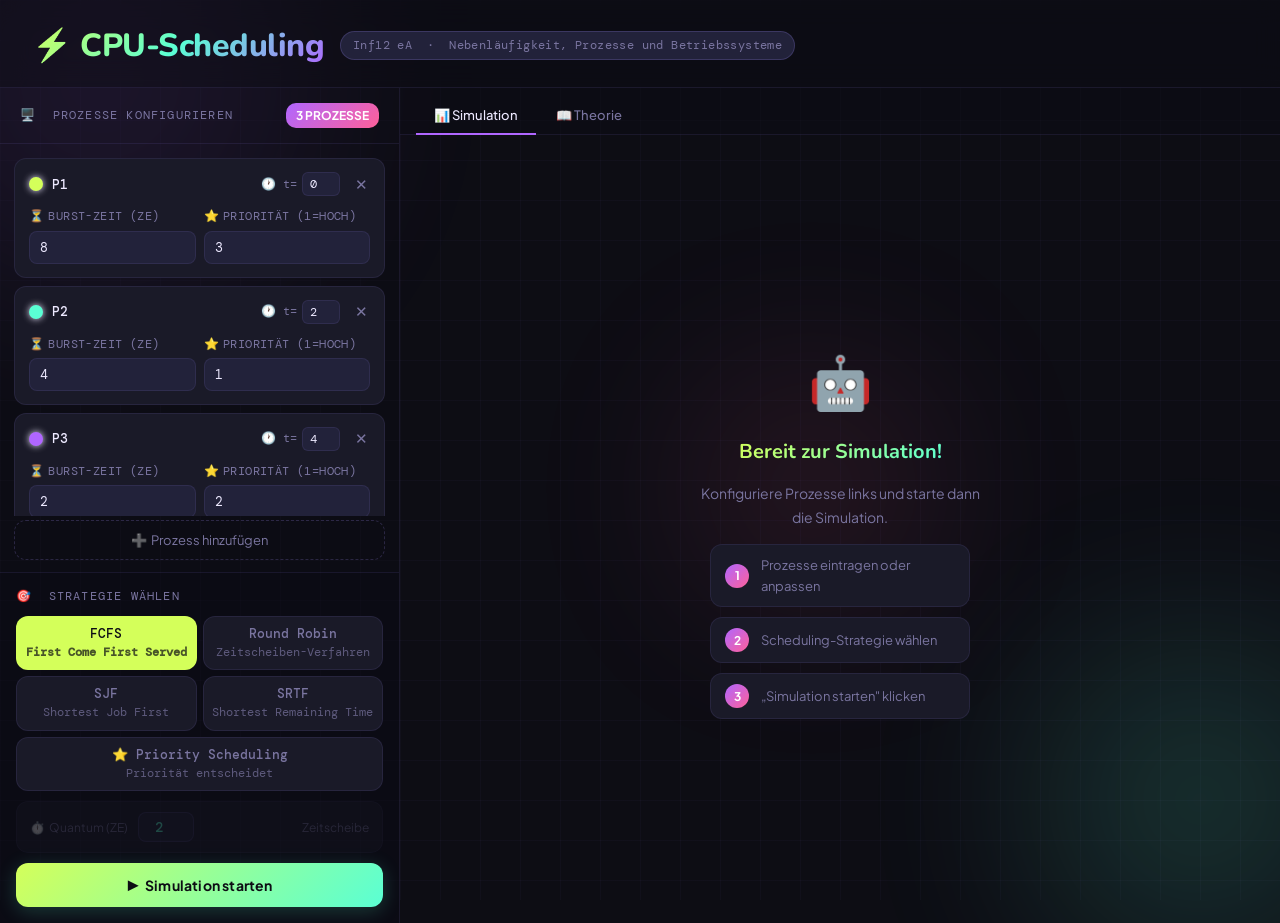
==== inf12-os/index.html @ af224fbe "Update index.html" ====
<!DOCTYPE html>
<html lang="de">
<head>
<meta charset="UTF-8">
<meta name="viewport" content="width=device-width, initial-scale=1.0">
<title>CPU-Scheduling – Interaktives Lernwerkzeug</title>
<link rel="preconnect" href="https://fonts.googleapis.com">
<link rel="preconnect" href="https://fonts.gstatic.com" crossorigin>
<link href="https://fonts.googleapis.com/css2?family=DM+Mono:wght@400;500&family=Plus+Jakarta+Sans:wght@400;500;600;700&family=Nunito:wght@700;800;900&display=swap" rel="stylesheet">
<style>
:root {
  --bg:       #0d0d14;
  --bg2:      #13131e;
  --surface:  #1a1a28;
  --surface2: #22223a;
  --surface3: #2a2a44;
  --border:   rgba(160,140,255,0.10);
  --border2:  rgba(160,140,255,0.20);
  --text:     #ede9ff;
  --muted:    #7a75a0;
  --lime:     #d4ff5a;
  --cyan:     #5affd4;
  --violet:   #b066ff;
  --pink:     #ff6099;
  --orange:   #ff9955;
  --yellow:   #ffe066;
  --blue:     #66b0ff;
  --font-ui:  'Plus Jakarta Sans', sans-serif;
  --font-mono:'DM Mono', monospace;
  --font-head:'Nunito', sans-serif;
  --r:        12px;
  --r-lg:     18px;
}
* { box-sizing: border-box; margin: 0; padding: 0; }

body {
  font-family: var(--font-ui);
  background: var(--bg);
  color: var(--text);
  min-height: 100vh;
  font-size: 14px;
  line-height: 1.6;
}

body::before {
  content: '';
  position: fixed; inset: 0;
  background-image:
    linear-gradient(rgba(160,140,255,.03) 1px, transparent 1px),
    linear-gradient(90deg, rgba(160,140,255,.03) 1px, transparent 1px);
  background-size: 40px 40px;
  pointer-events: none; z-index: 0;
}

.glow-blob {
  position: fixed; border-radius: 50%;
  filter: blur(100px); opacity: .16;
  pointer-events: none; z-index: 0;
}
.glow-blob.g1 { width: 420px; height: 420px; background: var(--violet); top: -130px; left: -110px; }
.glow-blob.g2 { width: 320px; height: 320px; background: var(--cyan);   bottom: -60px; right: -80px; }
.glow-blob.g3 { width: 220px; height: 220px; background: var(--pink);   top: 42%; right: 28%; }

header {
  position: relative; z-index: 10;
  padding: 20px 32px 16px;
  border-bottom: 1px solid var(--border);
  display: flex; align-items: center; gap: 16px; flex-wrap: wrap;
  background: rgba(13,13,20,.65);
  backdrop-filter: blur(14px);
}
.header-logo {
  font-family: var(--font-head);
  font-size: 32px; font-weight: 800; letter-spacing: -.5px;
  background: linear-gradient(135deg, var(--lime) 0%, var(--cyan) 50%, var(--violet) 100%);
  -webkit-background-clip: text; -webkit-text-fill-color: transparent; background-clip: text;
}
.header-tag {
  background: var(--surface2); border: 1px solid var(--border2);
  border-radius: 20px; padding: 4px 12px;
  font-size: 12px; color: var(--muted);
  font-family: var(--font-mono); letter-spacing: .4px;
}
.header-tag span { color: var(--violet); }

.main-grid {
  display: grid; grid-template-columns: 400px 1fr;
  height: calc(100vh - 65px);
  position: relative; z-index: 1;
}
@media (max-width: 900px) {
  .main-grid { grid-template-columns: 1fr; height: auto; }
}

.left-panel {
  border-right: 1px solid var(--border);
  display: flex; flex-direction: column; overflow: hidden;
  background: rgba(13,13,20,.4);
}
.panel-header {
  padding: 15px 20px;
  border-bottom: 1px solid var(--border);
  font-size: 12px; font-family: var(--font-mono);
  color: var(--muted); letter-spacing: 1.2px; text-transform: uppercase;
  display: flex; align-items: center; justify-content: space-between;
}
.ph-badge {
  background: linear-gradient(135deg, var(--violet), var(--pink));
  color: #fff; font-size: 12px; font-weight: 700;
  padding: 3px 10px; border-radius: 10px;
  font-family: var(--font-ui); letter-spacing: 0;
}
.panel-scroll { overflow-y: auto; flex: 1; padding: 14px; }
.panel-scroll::-webkit-scrollbar { width: 3px; }
.panel-scroll::-webkit-scrollbar-thumb { background: var(--surface3); border-radius: 2px; }

.process-card {
  background: var(--surface); border: 1px solid var(--border);
  border-radius: var(--r); padding: 13px 14px; margin-bottom: 8px;
  transition: border-color .2s, transform .15s;
}
.process-card:hover { border-color: var(--border2); transform: translateX(2px); }
.process-card-header {
  display: flex; align-items: center; gap: 9px; margin-bottom: 11px;
}
.process-dot {
  width: 14px; height: 14px; border-radius: 50%; flex-shrink: 0;
  box-shadow: 0 0 7px currentColor;
}

.process-name-input {
  background: transparent; border: none;
  color: var(--text); font-family: var(--font-mono);
  font-size: 13px; font-weight: 500; width: 55px; outline: none;
}
.process-name-input:focus { color: var(--lime); }
.arrival-wrap { margin-left: auto; display: flex; align-items: center; gap: 5px; }
.arrival-label { font-size: 12px; color: var(--muted); font-family: var(--font-mono); }
.arrival-input {
  background: var(--surface2); border: 1px solid var(--border);
  border-radius: 6px; color: var(--text);
  font-family: var(--font-mono); font-size: 12px;
  width: 38px; padding: 3px 6px; outline: none; text-align: center;
  transition: border-color .15s;
}
.arrival-input:focus { border-color: var(--cyan); }
.delete-btn {
  background: none; border: none; color: var(--muted);
  cursor: pointer; font-size: 15px; line-height: 1;
  padding: 0 2px; margin-left: 4px; transition: color .15s;
}
.delete-btn:hover { color: var(--pink); }

.fields-grid { display: grid; grid-template-columns: 1fr 1fr; gap: 8px; }
.field-group label {
  display: flex; align-items: center; gap: 4px;
  font-size: 12px; color: var(--muted); font-family: var(--font-mono);
  margin-bottom: 4px; letter-spacing: .4px; text-transform: uppercase;
}
.field-group label .lbl-emoji { font-size: 12px; }
.field-group input[type="number"] {
  width: 100%; background: var(--surface2);
  border: 1px solid var(--border); border-radius: 8px;
  color: var(--text); font-family: var(--font-mono);
  font-size: 13px; padding: 7px 10px; outline: none;
  transition: border-color .15s, background .15s;
}
.field-group input[type="number"]:focus { border-color: var(--lime); background: var(--surface3); }

.add-btn {
  width: 100%; background: transparent;
  border: 1.5px dashed var(--border2); border-radius: var(--r);
  color: var(--muted); font-family: var(--font-ui); font-size: 13px;
  padding: 11px; cursor: pointer; transition: all .2s; margin-top: 4px;
  display: flex; align-items: center; justify-content: center; gap: 6px;
}
.add-btn:hover { border-color: var(--lime); color: var(--lime); background: rgba(212,255,90,.05); }

.strategy-section {
  padding: 14px 16px 16px; border-top: 1px solid var(--border);
  background: rgba(13,13,20,.3);
}
.strategy-label {
  font-size: 12px; font-family: var(--font-mono);
  color: var(--muted); letter-spacing: 1.2px; text-transform: uppercase;
  margin-bottom: 10px; display: flex; align-items: center; gap: 6px;
}
.strategy-grid { display: grid; grid-template-columns: 1fr 1fr; gap: 6px; margin-bottom: 10px; }
.strat-btn {
  background: var(--surface); border: 1px solid var(--border);
  border-radius: var(--r); color: var(--muted);
  font-family: var(--font-mono); font-size: 12px;
  padding: 9px 6px; cursor: pointer; transition: all .15s;
  text-align: center; line-height: 1.3;
}
.strat-btn:hover { border-color: var(--border2); color: var(--text); }
.strat-btn.active { color: #0d0d14; font-weight: 600; border-color: transparent; }
.strat-btn .strat-abbr { font-size: 13px; font-weight: 500; display: block; margin-bottom: 2px; }
.strat-btn .strat-full { font-size: 12px; display: block; opacity: .7; }

.strat-btn[data-strat="fcfs"].active  { background: var(--lime); }
.strat-btn[data-strat="rr"].active    { background: var(--cyan); }
.strat-btn[data-strat="sjf"].active   { background: var(--violet); color: #fff; }
.strat-btn[data-strat="srtf"].active  { background: var(--pink); color: #fff; }
.strat-btn[data-strat="ps"].active    { background: var(--orange); }

.quantum-row {
  display: flex; align-items: center; gap: 10px;
  background: var(--surface); border: 1px solid var(--border);
  border-radius: var(--r); padding: 10px 13px; margin-bottom: 10px;
  transition: opacity .3s;
}
.quantum-row.hidden { opacity: .25; pointer-events: none; }
.quantum-row label { font-size: 12px; color: var(--muted); white-space: nowrap; display: flex; gap: 5px; align-items: center; }
.quantum-row input[type="number"] {
  background: var(--surface2); border: 1px solid var(--border2);
  border-radius: 8px; color: var(--cyan);
  font-family: var(--font-mono); font-size: 14px; font-weight: 500;
  width: 56px; padding: 5px 8px; outline: none; text-align: center;
  transition: border-color .15s;
}
.quantum-row input[type="number"]:focus { border-color: var(--cyan); }

.run-btn {
  width: 100%;
  background: linear-gradient(135deg, var(--lime) 0%, var(--cyan) 100%);
  border: none; border-radius: var(--r);
  color: #0d0d14; font-family: var(--font-ui);
  font-size: 14px; font-weight: 700; padding: 13px;
  cursor: pointer; transition: opacity .15s, transform .1s, box-shadow .2s;
  letter-spacing: .2px;
  display: flex; align-items: center; justify-content: center; gap: 8px;
  box-shadow: 0 4px 20px rgba(90,255,212,.2);
}
.run-btn:hover { opacity: .92; box-shadow: 0 6px 28px rgba(90,255,212,.35); transform: translateY(-1px); }
.run-btn:active { transform: scale(.98); }

.right-panel { display: flex; flex-direction: column; overflow: hidden; }
.right-scroll { flex: 1; overflow-y: auto; padding: 28px 36px; }
.right-scroll::-webkit-scrollbar { width: 3px; }
.right-scroll::-webkit-scrollbar-thumb { background: var(--surface3); border-radius: 2px; }

.strat-hero {
  margin-bottom: 24px; padding: 20px 24px;
  background: var(--surface); border: 1px solid var(--border2);
  border-radius: var(--r-lg);
}
.strat-hero-top { display: flex; align-items: flex-start; gap: 16px; flex-wrap: wrap; }
.strat-hero-emoji { font-size: 38px; line-height: 1; flex-shrink: 0; }
.strat-hero-name {
  font-family: var(--font-head); font-size: 22px; font-weight: 700;
  letter-spacing: -.3px; margin-bottom: 4px;
}
.strat-hero-desc { font-size: 13px; color: var(--muted); line-height: 1.7; max-width: 560px; }
.strat-hero-badges { display: flex; gap: 8px; margin-top: 10px; flex-wrap: wrap; }
.badge {
  display: inline-flex; align-items: center; gap: 5px;
  font-size: 12px; font-weight: 500; border-radius: 8px; padding: 4px 10px;
}
.badge-np { background: rgba(255,153,85,.15); color: var(--orange); border: 1px solid rgba(255,153,85,.3); }
.badge-p  { background: rgba(90,255,212,.15); color: var(--cyan);   border: 1px solid rgba(90,255,212,.3); }
.badge-q  { background: rgba(255,224,102,.15); color: var(--yellow); border: 1px solid rgba(255,224,102,.3); }

.section-title {
  font-size: 12px; font-family: var(--font-mono);
  color: var(--muted); letter-spacing: 1.5px; text-transform: uppercase;
  margin-bottom: 14px;
  display: flex; align-items: center; gap: 8px;
}
.section-title::after { content: ''; flex: 1; height: 1px; background: var(--border); }

.gantt-wrapper { margin-bottom: 28px; }
.gantt-row { display: flex; align-items: center; gap: 12px; margin-bottom: 9px; }
.gantt-name {
  font-family: var(--font-mono); font-size: 12px; font-weight: 500;
  width: 40px; flex-shrink: 0;
}
.gantt-track {
  flex: 1; height: 36px; background: var(--surface2);
  border-radius: 8px; position: relative; overflow: visible;
}
.gantt-seg {
  position: absolute; top: 4px; height: 28px; border-radius: 6px;
  display: flex; align-items: center; justify-content: center;
  font-family: var(--font-mono); font-size: 12px; font-weight: 500;
  cursor: default; overflow: hidden; transition: filter .15s;
}
.gantt-seg:hover { filter: brightness(1.25); z-index: 10; }
.gantt-seg .seg-tooltip {
  display: none; position: absolute; top: -30px; left: 50%;
  transform: translateX(-50%);
  background: var(--surface3); border: 1px solid var(--border2);
  border-radius: 6px; padding: 3px 9px;
  font-size: 12px; white-space: nowrap; color: var(--text); z-index: 20;
  pointer-events: none;
}
.gantt-seg:hover .seg-tooltip { display: block; }

.time-axis {
  display: flex; padding-left: 52px;
  position: relative; height: 20px; margin-bottom: 8px;
}
.time-tick {
  position: absolute; font-family: var(--font-mono);
  font-size: 12px; color: var(--muted);
  transform: translateX(-50%); top: 0;
}

.stats-grid {
  display: grid; grid-template-columns: repeat(auto-fill, minmax(200px, 1fr));
  gap: 10px; margin-bottom: 28px;
}
.stat-card {
  background: var(--surface); border: 1px solid var(--border);
  border-radius: var(--r); padding: 14px 16px;
  position: relative; overflow: hidden; transition: border-color .2s;
}
.stat-card:hover { border-color: var(--border2); }
.stat-card::after {
  content: ''; position: absolute; bottom: 0; left: 0; right: 0; height: 2px;
}
.stat-card.c-lime::after  { background: var(--lime); }
.stat-card.c-cyan::after  { background: var(--cyan); }
.stat-card.c-violet::after{ background: var(--violet); }
.stat-card.c-orange::after{ background: var(--orange); }
.stat-label {
  font-size: 12px; font-family: var(--font-mono); color: var(--muted);
  text-transform: uppercase; letter-spacing: .8px; margin-bottom: 6px;
  display: flex; align-items: center; gap: 5px;
}
.stat-value {
  font-family: var(--font-head); font-size: 30px; font-weight: 700; line-height: 1;
}
.stat-unit { font-family: var(--font-mono); font-size: 12px; color: var(--muted); margin-left: 3px; }
.stat-card.c-lime   .stat-value { color: var(--lime); }
.stat-card.c-cyan   .stat-value { color: var(--cyan); }
.stat-card.c-violet .stat-value { color: var(--violet); }
.stat-card.c-orange .stat-value { color: var(--orange); }

.detail-table { width: 100%; border-collapse: collapse; margin-bottom: 28px; font-size: 13px; }
.detail-table th {
  text-align: left; font-family: var(--font-mono); font-size: 12px; color: var(--muted);
  text-transform: uppercase; letter-spacing: .8px; padding: 7px 12px;
  border-bottom: 1px solid var(--border); font-weight: 400;
}
.detail-table th.th-icon {
  text-align: center; font-size: 15px; padding: 10px 12px 4px;
  border-bottom: none; letter-spacing: 0; text-transform: none; color: var(--text);
}
.detail-table th.th-label {
  text-align: left; padding-top: 2px; padding-bottom: 10px;
  border-bottom: 1px solid var(--border2);
}
.detail-table td {
  padding: 10px 12px; border-bottom: 1px solid var(--border);
  font-family: var(--font-mono); font-size: 12px; color: var(--text);
}
.detail-table tr:last-child td { border-bottom: none; }
.detail-table tr:hover td { background: var(--surface); }
.td-name { display: flex; align-items: center; gap: 8px; }
.td-dot { width: 9px; height: 9px; border-radius: 50%; flex-shrink: 0; }
td.best { color: var(--lime); font-weight: 500; }

.states-grid {
  display: grid; grid-template-columns: repeat(2, 1fr);
  gap: 10px; margin: 14px 0 10px;
}
.state-box { border-radius: var(--r); padding: 13px 14px; }
.state-box .state-name { font-weight: 600; font-size: 14px; margin-bottom: 3px; display: flex; align-items: center; gap: 7px; }
.state-box .state-desc { font-size: 12px; line-height: 1.5; color: var(--muted); }
.sb-bereit    { background: rgba(160,140,255,.12); border: 1px solid rgba(160,140,255,.25); }
.sb-bereit    .state-name { color: var(--violet); }
.sb-aktiv     { background: rgba(90,255,212,.12);  border: 1px solid rgba(90,255,212,.25); }
.sb-aktiv     .state-name { color: var(--cyan); }
.sb-blockiert { background: rgba(255,153,85,.12);  border: 1px solid rgba(255,153,85,.25); }
.sb-blockiert .state-name { color: var(--orange); }
.sb-beendet   { background: rgba(212,255,90,.12);  border: 1px solid rgba(212,255,90,.25); }
.sb-beendet   .state-name { color: var(--lime); }

.states-flow {
  display: flex; align-items: center; gap: 6px;
  flex-wrap: nowrap; overflow-x: auto; padding: 12px 0 4px;
}
.sf-box {
  background: var(--surface2); border: 1px solid var(--border2);
  border-radius: 8px; padding: 7px 14px;
  font-size: 12px; font-weight: 500; white-space: nowrap; flex-shrink: 0;
}
.sf-box.sf-aktiv   { background: rgba(90,255,212,.15); color: var(--cyan); border-color: rgba(90,255,212,.3); }
.sf-box.sf-blocked { background: rgba(255,153,85,.15); color: var(--orange); border-color: rgba(255,153,85,.3); }
.sf-box.sf-done    { background: rgba(212,255,90,.15); color: var(--lime); border-color: rgba(212,255,90,.3); }
.sf-arrow { color: var(--muted); font-size: 18px; flex-shrink: 0; }
.sf-lbl { font-size: 12px; color: var(--muted); font-family: var(--font-mono); text-align: center; }

.tip-box {
  background: var(--surface); border: 1px solid var(--border);
  border-left: 3px solid var(--yellow);
  border-radius: var(--r); padding: 13px 16px; margin-top: 4px;
  font-size: 13px; color: var(--muted); line-height: 1.7;
}
.tip-box strong { color: var(--text); }

.empty-state {
  display: flex; flex-direction: column; align-items: center;
  justify-content: center; height: 100%; text-align: center;
  gap: 14px; padding: 60px 40px;
}
.empty-emoji { font-size: 52px; }
@keyframes float { 0%,100%{transform:translateY(0)} 50%{transform:translateY(-10px)} }
.empty-emoji { animation: float 3s ease-in-out infinite; }
.empty-state h2 {
  font-family: var(--font-head); font-size: 20px; font-weight: 700;
  background: linear-gradient(135deg, var(--lime), var(--cyan));
  -webkit-background-clip: text; -webkit-text-fill-color: transparent; background-clip: text;
}
.empty-state p { font-size: 14px; color: var(--muted); line-height: 1.7; max-width: 280px; }
.empty-steps { display: flex; flex-direction: column; gap: 10px; width: 100%; max-width: 260px; }
.empty-step {
  background: var(--surface); border: 1px solid var(--border); border-radius: var(--r);
  padding: 10px 14px; display: flex; align-items: center; gap: 12px;
  font-size: 13px; color: var(--muted); text-align: left;
}
.step-num {
  width: 24px; height: 24px; border-radius: 50%;
  background: linear-gradient(135deg, var(--violet), var(--pink));
  color: #fff; font-weight: 700; font-size: 12px;
  display: flex; align-items: center; justify-content: center; flex-shrink: 0;
}

.toast {
  position: fixed; bottom: 24px; right: 24px;
  background: var(--surface2); border: 1px solid rgba(212,255,90,.3);
  border-radius: var(--r); padding: 11px 18px;
  font-size: 13px; font-family: var(--font-mono); color: var(--lime);
  opacity: 0; pointer-events: none; transition: opacity .3s; z-index: 100;
  display: flex; align-items: center; gap: 8px;
}
.toast.show { opacity: 1; }

@keyframes slide-in {
  from { opacity: 0; transform: translateX(16px); }
  to   { opacity: 1; transform: translateX(0); }
}
.gantt-seg { animation: slide-in .4s ease-out both; }

/* ── Tab bar ── */
.tab-bar {
  display: flex; gap: 2px;
  padding: 10px 16px 0;
  border-bottom: 1px solid var(--border);
  background: rgba(13,13,20,.5);
  flex-shrink: 0;
}
.tab-btn {
  background: none; border: none;
  padding: 9px 18px 10px;
  font-family: var(--font-ui); font-size: 13px; font-weight: 500;
  color: var(--muted); cursor: pointer;
  border-bottom: 2px solid transparent;
  transition: color .15s, border-color .15s;
  white-space: nowrap;
  margin-bottom: -1px;
}
.tab-btn:hover { color: var(--text); }
.tab-btn.active { color: var(--text); border-bottom-color: var(--violet); }

.tab-content { display: none; flex: 1; overflow-y: auto; }
.tab-content.active { display: block; }
.tab-content::-webkit-scrollbar { width: 3px; }
.tab-content::-webkit-scrollbar-thumb { background: var(--surface3); border-radius: 2px; }

/* ── Theory tab ── */
.theory-scroll { padding: 28px 36px; }

.theory-h1 {
  font-family: var(--font-head); font-size: 20px; font-weight: 800;
  margin-bottom: 6px; color: var(--text);
}
.theory-h2 {
  font-family: var(--font-head); font-size: 16px; font-weight: 700;
  margin-bottom: 14px; color: var(--text);
}
.theory-intro {
  font-size: 13px; color: var(--muted); line-height: 1.75;
  margin-bottom: 28px; max-width: 680px;
}

/* comparison table */
.comp-table { width: 100%; border-collapse: collapse; margin-bottom: 32px; font-size: 12px; }
.comp-table th {
  text-align: left; font-family: var(--font-mono); font-size: 12px;
  color: var(--muted); text-transform: uppercase; letter-spacing: .8px;
  padding: 8px 12px; border-bottom: 1px solid var(--border); font-weight: 400;
}
.comp-table td { padding: 10px 12px; border-bottom: 1px solid var(--border); vertical-align: top; }
.comp-table tr:last-child td { border-bottom: none; }
.comp-table tr:hover td { background: var(--surface); }
.comp-table td:first-child { font-family: var(--font-mono); font-weight: 500; white-space: nowrap; }
.ct-name { font-weight: 700; font-size: 13px; display: block; margin-bottom: 1px; }
.ct-full { font-size: 12px; color: var(--muted); }
.pill {
  display: inline-block; font-size: 12px; font-weight: 500;
  padding: 2px 8px; border-radius: 6px; white-space: nowrap;
}
.pill-np  { background: rgba(255,153,85,.15); color: var(--orange); border: 1px solid rgba(255,153,85,.3); }
.pill-p   { background: rgba(90,255,212,.15);  color: var(--cyan);   border: 1px solid rgba(90,255,212,.3); }
.pill-both{ background: rgba(160,140,255,.15); color: var(--violet); border: 1px solid rgba(160,140,255,.3); }
.pro-text { color: #6ee7a0; font-size: 12px; }
.con-text { color: var(--pink); font-size: 12px; }
.comp-table td.td-pro { color: #6ee7a0; }
.comp-table td.td-con { color: var(--pink); }

/* glossary */
.glossary { display: flex; flex-direction: column; gap: 10px; margin-bottom: 32px; }
.gloss-item {
  background: var(--surface); border: 1px solid var(--border);
  border-radius: var(--r); padding: 13px 16px;
  display: grid; grid-template-columns: 170px 1fr; gap: 12px; align-items: start;
}
.gloss-item:hover { border-color: var(--border2); }
.gloss-term {
  font-family: var(--font-mono); font-size: 12px; font-weight: 500;
  color: var(--violet); padding-top: 1px;
}
.gloss-def { font-size: 13px; color: var(--muted); line-height: 1.65; }
.gloss-def strong { color: var(--text); font-weight: 500; }

/* four-state model */
.fsm-wrap {
  background: var(--surface); border: 1px solid var(--border2);
  border-radius: var(--r-lg); padding: 22px 24px; margin-bottom: 32px;
}
.fsm-diagram {
  display: flex; align-items: center; gap: 0; flex-wrap: nowrap;
  overflow-x: auto; margin: 18px 0 12px;
}
.fsm-state {
  display: flex; flex-direction: column; align-items: center;
  flex-shrink: 0;
}
.fsm-box {
  border-radius: 10px; padding: 10px 20px;
  font-family: var(--font-mono); font-size: 13px; font-weight: 500;
  border: 1.5px solid; white-space: nowrap; text-align: center;
}
.fsm-box.s-bereit    { background: rgba(160,140,255,.14); border-color: rgba(160,140,255,.4); color: var(--violet); }
.fsm-box.s-aktiv     { background: rgba(90,255,212,.14);  border-color: rgba(90,255,212,.4);  color: var(--cyan); }
.fsm-box.s-beendet   { background: rgba(212,255,90,.14);  border-color: rgba(212,255,90,.4);  color: var(--lime); }
.fsm-box.s-blockiert { background: rgba(255,153,85,.14);  border-color: rgba(255,153,85,.4);  color: var(--orange); }
.fsm-arrow-wrap {
  display: flex; flex-direction: column; align-items: center;
  padding: 0 6px; flex-shrink: 0;
}
.fsm-lbl { font-size: 12px; color: var(--muted); font-family: var(--font-mono); white-space: nowrap; }
.fsm-arr { font-size: 20px; color: var(--muted); line-height: 1; }
.fsm-bypass {
  display: flex; align-items: center; gap: 6px;
  margin-top: 10px; padding-left: 40px; flex-wrap: wrap;
}
.fsm-states-cards {
  display: grid; grid-template-columns: repeat(2, 1fr); gap: 10px; margin-top: 16px;
}
.fsm-card {
  border-radius: var(--r); padding: 12px 14px;
}
.fsm-card .fc-name { font-weight: 700; font-size: 13px; margin-bottom: 3px; }
.fsm-card .fc-desc { font-size: 12px; color: var(--muted); line-height: 1.55; }
.fsm-card.fc-bereit    { background: rgba(160,140,255,.10); border: 1px solid rgba(160,140,255,.22); }
.fsm-card.fc-bereit    .fc-name { color: var(--violet); }
.fsm-card.fc-aktiv     { background: rgba(90,255,212,.10);  border: 1px solid rgba(90,255,212,.22);  }
.fsm-card.fc-aktiv     .fc-name { color: var(--cyan); }
.fsm-card.fc-blockiert { background: rgba(255,153,85,.10);  border: 1px solid rgba(255,153,85,.22);  }
.fsm-card.fc-blockiert .fc-name { color: var(--orange); }
.fsm-card.fc-beendet   { background: rgba(212,255,90,.10);  border: 1px solid rgba(212,255,90,.22);  }
.fsm-card.fc-beendet   .fc-name { color: var(--lime); }
</style>
</head>
<body>

<div class="glow-blob g1"></div>
<div class="glow-blob g2"></div>
<div class="glow-blob g3"></div>

<header>
  <div class="header-logo">⚡ CPU-Scheduling</div>
  <span class="header-tag">Inf12 eA &nbsp;·&nbsp; Nebenläufigkeit, Prozesse und Betriebssysteme</span>
</header>

<div class="main-grid">

  <div class="left-panel">
    <div class="panel-header">
      <span>🖥️ &nbsp;Prozesse konfigurieren</span>
      <div class="ph-badge" id="proc-count">3 Prozesse</div>
    </div>
    <div class="panel-scroll" id="proc-list"></div>
    <div style="padding: 0 14px 12px">
      <button class="add-btn" onclick="addProcess()">➕ &nbsp;Prozess hinzufügen</button>
    </div>
    <div class="strategy-section">
      <div class="strategy-label">🎯 &nbsp;Strategie wählen</div>
      <div class="strategy-grid">
        <button class="strat-btn active" data-strat="fcfs" onclick="selectStrategy('fcfs')">
          <span class="strat-abbr">FCFS</span>
          <span class="strat-full">First Come First Served</span>
        </button>
        <button class="strat-btn" data-strat="rr" onclick="selectStrategy('rr')">
          <span class="strat-abbr">Round Robin</span>
          <span class="strat-full">Zeitscheiben-Verfahren</span>
        </button>
        <button class="strat-btn" data-strat="sjf" onclick="selectStrategy('sjf')">
          <span class="strat-abbr">SJF</span>
          <span class="strat-full">Shortest Job First</span>
        </button>
        <button class="strat-btn" data-strat="srtf" onclick="selectStrategy('srtf')">
          <span class="strat-abbr">SRTF</span>
          <span class="strat-full">Shortest Remaining Time</span>
        </button>
        <button class="strat-btn" data-strat="ps" onclick="selectStrategy('ps')" style="grid-column:span 2">
          <span class="strat-abbr">⭐ Priority Scheduling</span>
          <span class="strat-full">Priorität entscheidet</span>
        </button>
      </div>
      <div class="quantum-row hidden" id="quantum-row">
        <label>⏱️ &nbsp;Quantum (ZE)</label>
        <input type="number" id="quantum-input" min="1" max="20" value="2">
        <span style="font-size:12px;color:var(--muted);flex:1;text-align:right">Zeitscheibe</span>
      </div>
      <button class="run-btn" onclick="runSchedule()">▶ &nbsp;Simulation starten</button>
    </div>
  </div>

  <div class="right-panel">
    <div class="tab-bar">
      <button class="tab-btn active" onclick="switchTab('sim')">📊 Simulation</button>
      <button class="tab-btn" onclick="switchTab('theory')">📖 Theorie</button>
    </div>

    <!-- Simulation tab -->
    <div class="tab-content active" id="tab-sim" style="padding: 28px 36px;">
      <div class="empty-state">
        <div class="empty-emoji">🤖</div>
        <h2>Bereit zur Simulation!</h2>
        <p>Konfiguriere Prozesse links und starte dann die Simulation.</p>
        <div class="empty-steps">
          <div class="empty-step"><div class="step-num">1</div>Prozesse eintragen oder anpassen</div>
          <div class="empty-step"><div class="step-num">2</div>Scheduling-Strategie wählen</div>
          <div class="empty-step"><div class="step-num">3</div>„Simulation starten" klicken</div>
        </div>
      </div>
    </div>

    <!-- Theory tab -->
    <div class="tab-content" id="tab-theory">
      <div class="theory-scroll">

        <div class="theory-h1">Theorie: CPU-Scheduling</div>
        <p class="theory-intro">Das Betriebssystem verwaltet mehrere Prozesse gleichzeitig. Da die CPU aber zu einem Zeitpunkt nur einen Prozess ausführen kann, muss eine <strong style="color:var(--text)">Scheduling-Strategie</strong> entscheiden, welcher Prozess als nächstes die CPU erhält. Diese Entscheidung beeinflusst direkt die Reaktionszeit und Effizienz des gesamten Systems.</p>

        <!-- 4-state model -->
        <div class="theory-h2">Das Vier-Zustands-Modell</div>
        <div class="fsm-wrap">
          <p style="font-size:13px;color:var(--muted);line-height:1.7;margin-bottom:4px">
            Jeder Prozess durchläuft während seiner Lebensdauer mehrere Zustände. Das Betriebssystem verwaltet diese Übergänge. Beim Scheduling werden nur <strong style="color:#b066ff">bereite</strong> Prozesse berücksichtigt – <strong style="color:var(--orange)">blockierte</strong> werden übersprungen.
          </p>
          <svg width="100%" viewBox="0 0 620 230" xmlns="http://www.w3.org/2000/svg" style="margin:18px 0 8px;overflow:visible">
            <defs>
              <marker id="arr" viewBox="0 0 10 10" refX="9" refY="5" markerWidth="7" markerHeight="7" orient="auto-start-reverse">
                <path d="M1 1L9 5L1 9" fill="none" stroke="currentColor" stroke-width="1.5" stroke-linecap="round" stroke-linejoin="round"/>
              </marker>
            </defs>

            <!-- "Prozess anlegen" entry arrow -->
            <line x1="18" y1="80" x2="88" y2="80" stroke="#7a75a0" stroke-width="1.5" marker-end="url(#arr)" color="#7a75a0"/>
            <text x="53" y="62" font-family="'DM Mono',monospace" font-size="12" fill="#7a75a0" text-anchor="middle">Prozess</text>
            <text x="53" y="75" font-family="'DM Mono',monospace" font-size="12" fill="#7a75a0" text-anchor="middle">anlegen</text>

            <!-- bereit box: center x=140 -->
            <rect x="90" y="60" width="100" height="40" rx="8" fill="rgba(160,140,255,.14)" stroke="rgba(160,140,255,.55)" stroke-width="1.5"/>
            <text x="140" y="85" font-family="'Plus Jakarta Sans',sans-serif" font-size="14" font-weight="600" fill="#b066ff" text-anchor="middle">bereit</text>

            <!-- dispatch arrow: bereit → aktiv -->
            <line x1="190" y1="80" x2="258" y2="80" stroke="#7a75a0" stroke-width="1.5" marker-end="url(#arr)" color="#7a75a0"/>
            <text x="224" y="73" font-family="'DM Mono',monospace" font-size="12" fill="#7a75a0" text-anchor="middle">dispatch</text>

            <!-- aktiv box: center x=310 -->
            <rect x="260" y="60" width="100" height="40" rx="8" fill="rgba(90,255,212,.14)" stroke="rgba(90,255,212,.55)" stroke-width="1.5"/>
            <text x="310" y="85" font-family="'Plus Jakarta Sans',sans-serif" font-size="14" font-weight="600" fill="#5affd4" text-anchor="middle">aktiv</text>

            <!-- exit arrow: aktiv → beendet -->
            <line x1="360" y1="80" x2="428" y2="80" stroke="#7a75a0" stroke-width="1.5" marker-end="url(#arr)" color="#7a75a0"/>
            <text x="394" y="73" font-family="'DM Mono',monospace" font-size="12" fill="#7a75a0" text-anchor="middle">exit</text>

            <!-- beendet box: center x=480 -->
            <rect x="430" y="60" width="100" height="40" rx="8" fill="rgba(212,255,90,.14)" stroke="rgba(212,255,90,.55)" stroke-width="1.5"/>
            <text x="480" y="85" font-family="'Plus Jakarta Sans',sans-serif" font-size="14" font-weight="600" fill="#d4ff5a" text-anchor="middle">beendet</text>

            <!-- blockiert box: centered at x=225, below the bereit↔aktiv gap -->
            <rect x="175" y="155" width="100" height="40" rx="8" fill="rgba(255,153,85,.14)" stroke="rgba(255,153,85,.55)" stroke-width="1.5"/>
            <text x="225" y="180" font-family="'Plus Jakarta Sans',sans-serif" font-size="14" font-weight="600" fill="#ff9955" text-anchor="middle">blockiert</text>

            <!-- aktiv → blockiert: from bottom of aktiv down-left to top-right of blockiert -->
            <path d="M310 100 L310 130 L277 153" fill="none" stroke="#7a75a0" stroke-width="1.5" marker-end="url(#arr)" color="#7a75a0"/>
            <text x="318" y="122" font-family="'DM Mono',monospace" font-size="12" fill="#7a75a0" text-anchor="start">Warten auf</text>
            <text x="318" y="135" font-family="'DM Mono',monospace" font-size="12" fill="#7a75a0" text-anchor="start">Ereignis</text>

            <!-- blockiert → bereit: start from left edge of blockiert, curve down-left then up to bottom of bereit -->
            <path d="M175 175 Q80 210 140 102" fill="none" stroke="#7a75a0" stroke-width="1.5" marker-end="url(#arr)" color="#7a75a0"/>
            <text x="72" y="190" font-family="'DM Mono',monospace" font-size="12" fill="#7a75a0" text-anchor="middle">Ereignis</text>
            <text x="72" y="203" font-family="'DM Mono',monospace" font-size="12" fill="#7a75a0" text-anchor="middle">tritt ein</text>
          </svg>
          <div class="fsm-states-cards">
            <div class="fsm-card fc-bereit">
              <div class="fc-name">bereit</div>
              <div class="fc-desc">Wartet in der Warteschlange auf CPU-Zuteilung. Ist rechenbereit, bekommt aber noch keine CPU.</div>
            </div>
            <div class="fsm-card fc-aktiv">
              <div class="fc-name">aktiv</div>
              <div class="fc-desc">Hat die CPU zugeteilt bekommen und führt gerade Programmcode aus.</div>
            </div>
            <div class="fsm-card fc-blockiert">
              <div class="fc-name">blockiert</div>
              <div class="fc-desc">Wartet auf ein externes Ereignis (z. B. Festplatten- oder Netzwerkzugriff). Wird beim Scheduling ignoriert.</div>
            </div>
            <div class="fsm-card fc-beendet">
              <div class="fc-name">beendet</div>
              <div class="fc-desc">Alle Verarbeitungsschritte abgeschlossen. Wartet auf Freigabe der Ressourcen durch das Betriebssystem.</div>
            </div>
          </div>
        </div>

        <!-- Strategy comparison -->
        <div class="theory-h2">Schnellvergleich der Strategien</div>
        <table class="comp-table">
          <thead><tr>
            <th>Strategie</th>
            <th>Art</th>
            <th>Entscheidungskriterium</th>
            <th>Stärke</th>
            <th>Schwäche</th>
          </tr></thead>
          <tbody>
            <tr>
              <td><span class="ct-name">FCFS</span><span class="ct-full">First Come First Served</span></td>
              <td><span class="pill pill-np">non-preemptive</span></td>
              <td style="color:var(--text)">Ankunftsreihenfolge</td>
              <td class="td-pro">Einfach, kein Overhead</td>
              <td class="td-con">Konvoi-Effekt, hohe Wartezeiten</td>
            </tr>
            <tr>
              <td><span class="ct-name">Round Robin</span><span class="ct-full">RR</span></td>
              <td><span class="pill pill-p">preemptive</span></td>
              <td style="color:var(--text)">Festes Zeitfenster (Quantum)</td>
              <td class="td-pro">Faire Verteilung, kein Verhungern</td>
              <td class="td-con">Kontextwechsel-Overhead, Quantum-Wahl kritisch</td>
            </tr>
            <tr>
              <td><span class="ct-name">SJF</span><span class="ct-full">Shortest Job First</span></td>
              <td><span class="pill pill-np">non-preemptive</span></td>
              <td style="color:var(--text)">Kürzeste Gesamtlaufzeit</td>
              <td class="td-pro">Minimale Ø-Wartezeit</td>
              <td class="td-con">Starvation, Laufzeit oft unbekannt</td>
            </tr>
            <tr>
              <td><span class="ct-name">SRTF</span><span class="ct-full">Shortest Remaining Time First</span></td>
              <td><span class="pill pill-p">preemptive</span></td>
              <td style="color:var(--text)">Kürzeste Restlaufzeit</td>
              <td class="td-pro">Optimal für Ø-Wartezeit</td>
              <td class="td-con">Hoher Overhead, Restzeit muss bekannt sein</td>
            </tr>
            <tr>
              <td><span class="ct-name">Priority Scheduling</span><span class="ct-full">PS</span></td>
              <td><span class="pill pill-both">non-p. &amp; p.</span></td>
              <td style="color:var(--text)">Prioritätswert (1 = höchste)</td>
              <td class="td-pro">Wichtige Tasks bevorzugbar</td>
              <td class="td-con">Starvation niedriger Prioritäten (→ Aging)</td>
            </tr>
          </tbody>
        </table>

        <!-- Glossary -->
        <div class="theory-h2">Wichtige Begriffe</div>
        <div class="glossary">
          <div class="gloss-item">
            <div class="gloss-term">Prozess</div>
            <div class="gloss-def">Ein <strong>Prozess</strong> ist ein laufendes Programm aus Sicht des Betriebssystems. Er hat eigenen Speicher, Variablen und einen Zustand. Unterschied: <strong>Schwergewichtige</strong> Prozesse haben eigenen Speicherbereich, <strong>leichtgewichtige</strong> (Threads) teilen sich einen.</div>
          </div>
          <div class="gloss-item">
            <div class="gloss-term">Scheduling</div>
            <div class="gloss-def"><strong>Scheduling</strong> (engl. to schedule = planen) bezeichnet die Zuteilung von CPU-Zeit an wartende Prozesse. Es ist eine zentrale Aufgabe moderner Betriebssysteme.</div>
          </div>
          <div class="gloss-item">
            <div class="gloss-term">Burst-Zeit</div>
            <div class="gloss-def">Die <strong>Burst-Zeit</strong> (auch: Ausführungszeit, CPU-Zeit) ist die Gesamtzeit, die ein Prozess tatsächlich die CPU benötigt, um vollständig abgearbeitet zu werden.</div>
          </div>
          <div class="gloss-item">
            <div class="gloss-term">Wartezeit</div>
            <div class="gloss-def">Zeit vom Eintreffen eines Prozesses bis zu seinem ersten Start auf der CPU. Ziel guter Scheduling-Strategien ist eine möglichst <strong>geringe durchschnittliche Wartezeit</strong>.</div>
          </div>
          <div class="gloss-item">
            <div class="gloss-term">Turnaround Time</div>
            <div class="gloss-def">Zeit vom Eintreffen bis zum <strong>vollständigen Abschluss</strong> eines Prozesses (Wartezeit + Burst-Zeit). Auch: Durchlaufzeit.</div>
          </div>
          <div class="gloss-item">
            <div class="gloss-term">Kontextwechsel</div>
            <div class="gloss-def">Wechsel der CPU von einem Prozess zu einem anderen. Der Zustand des alten Prozesses wird gespeichert, der neue wiederhergestellt. Verursacht <strong>Overhead</strong> (Zeitverlust).</div>
          </div>
          <div class="gloss-item">
            <div class="gloss-term">Preemption</div>
            <div class="gloss-def">Bei <strong>preemptive</strong> Scheduling kann das Betriebssystem einem laufenden Prozess die CPU jederzeit entziehen. Bei <strong>non-preemptive</strong> Scheduling läuft ein Prozess bis er fertig ist oder sich selbst blockiert.</div>
          </div>
          <div class="gloss-item">
            <div class="gloss-term">Starvation</div>
            <div class="gloss-def"><strong>Verhungern</strong> (Starvation) tritt auf, wenn ein Prozess so lange wartet, dass er nie oder erst sehr spät ausgeführt wird – z. B. weil ständig Prozesse mit höherer Priorität nachkommen.</div>
          </div>
          <div class="gloss-item">
            <div class="gloss-term">Aging</div>
            <div class="gloss-def">Lösung für das Starvation-Problem: Die <strong>Priorität</strong> eines wartenden Prozesses wird mit der Zeit automatisch erhöht, sodass er irgendwann sicher ausgeführt wird.</div>
          </div>
          <div class="gloss-item">
            <div class="gloss-term">Quantum (RR)</div>
            <div class="gloss-def">Feste <strong>Zeitscheibengröße</strong> beim Round-Robin-Verfahren. Zu klein → viele Kontextwechsel. Zu groß → verhält sich wie FCFS. Typisch: einige Millisekunden.</div>
          </div>
          <div class="gloss-item">
            <div class="gloss-term">Multitasking</div>
            <div class="gloss-def">Das Betriebssystem lässt mehrere Programme <strong>scheinbar gleichzeitig</strong> laufen, indem die CPU sehr schnell zwischen ihnen wechselt. Scheduling macht dies erst möglich.</div>
          </div>
          <div class="gloss-item">
            <div class="gloss-term">Zeiteinheit (ZE)</div>
            <div class="gloss-def">Abstrakte Einheit für Zeitangaben in Scheduling-Beispielen. In der Praxis entspricht eine ZE oft einer bestimmten Anzahl von CPU-Taktzyklen oder Millisekunden.</div>
          </div>
        </div>

      </div>
    </div>
  </div>
</div>

<div class="toast" id="toast">✓ &nbsp;<span id="toast-msg"></span></div>

<script>
const EMOJIS = ['🟢','🔵','🟠','🔴','🟣','🟡','⚪','🩵'];
const COLORS = [
  { dot: '#d4ff5a', bg: 'rgba(212,255,90,.22)',  text: '#8ab820' },
  { dot: '#5affd4', bg: 'rgba(90,255,212,.22)',   text: '#20a870' },
  { dot: '#b066ff', bg: 'rgba(176,102,255,.22)',  text: '#9040e0' },
  { dot: '#ff6099', bg: 'rgba(255,96,153,.22)',   text: '#e03070' },
  { dot: '#ff9955', bg: 'rgba(255,153,85,.22)',   text: '#c05820' },
  { dot: '#ffe066', bg: 'rgba(255,224,102,.22)',  text: '#a08010' },
  { dot: '#66b0ff', bg: 'rgba(102,176,255,.22)',  text: '#2060c0' },
  { dot: '#ff66cc', bg: 'rgba(255,102,204,.22)',  text: '#c030a0' },
];

const STRAT_META = {
  fcfs: {
    name: 'First Come First Served', emoji: '🚶',
    preemptive: false,
    desc: 'Prozesse werden in der Reihenfolge ihres Eintreffens abgearbeitet – wie in einer Warteschlange beim Supermarkt. Einmal gestartet, läuft ein Prozess bis zum Ende durch, ohne unterbrochen zu werden.',
    tip: '💡 <strong>Konvoi-Effekt:</strong> Wenn ein langer Prozess zuerst kommt, müssen alle kurzen dahinter warten – ähnlich wie wenn ein langsamer LKW auf der Autobahn alle anderen ausbremst.'
  },
  rr: {
    name: 'Round Robin', emoji: '🔄',
    preemptive: true,
    desc: 'Jeder Prozess bekommt ein festes Zeitfenster (Quantum). Ist die Zeit abgelaufen, wird er ans Ende der Warteschlange gestellt und der nächste kommt dran. Alle Prozesse laufen so reihum.',
    tip: '💡 <strong>Quantum-Wahl:</strong> Zu kleines Quantum = viele Kontextwechsel und hoher Overhead. Zu großes Quantum = verhält sich wie FCFS. Die richtige Größe ist der Schlüssel!'
  },
  sjf: {
    name: 'Shortest Job First', emoji: '⚡',
    preemptive: false,
    desc: 'Von allen bereiten Prozessen darf immer der mit der kürzesten Gesamtausführungszeit als nächstes ran. Einmal gestartet, läuft er komplett durch – keine Unterbrechung.',
    tip: '💡 <strong>Problem Starvation:</strong> Lange Prozesse können "verhungern", wenn ständig kürzere nachkommen. Außerdem ist die Burst-Zeit in der Praxis meist nicht im Voraus bekannt!'
  },
  srtf: {
    name: 'Shortest Remaining Time First', emoji: '🏃',
    preemptive: true,
    desc: 'Die preemptive Version von SJF. Kommt ein neuer Prozess an, wird sofort verglichen: Hat er eine kürzere Restlaufzeit als der aktuell laufende Prozess? Falls ja, verdrängt er ihn sofort.',
    tip: '💡 <strong>Optimal aber teuer:</strong> SRTF minimiert die durchschnittliche Wartezeit, erzeugt aber viele Kontextwechsel. Und: Man muss die verbleibende Laufzeit kennen!'
  },
  ps: {
    name: 'Priority Scheduling', emoji: '⭐',
    preemptive: false,
    desc: 'Jedem Prozess wird eine Priorität zugewiesen (1 = höchste Priorität). Der Prozess mit der höchsten Priorität erhält die CPU. Bei gleicher Priorität entscheidet die Ankunftsreihenfolge (FCFS).',
    tip: '💡 <strong>Starvation-Gefahr:</strong> Niedrig priorisierte Prozesse können ewig warten. Lösung: <strong>Aging</strong> – die Priorität steigt automatisch mit der Wartezeit!'
  },
};

let processes = [];
let nextId = 1;
let currentStrategy = 'fcfs';

function init() {
  [
    { name: 'P1', burst: 8, arrival: 0, priority: 3 },
    { name: 'P2', burst: 4, arrival: 2, priority: 1 },
    { name: 'P3', burst: 2, arrival: 4, priority: 2 },
  ].forEach(p => addProcess(p));
}

function addProcess(preset = null) {
  const id = nextId++;
  const idx = (id - 1) % COLORS.length;
  const proc = preset
    ? { id, name: preset.name, burst: preset.burst, arrival: preset.arrival, priority: preset.priority, color: COLORS[idx], emoji: EMOJIS[idx] }
    : { id, name: `P${id}`, burst: 4, arrival: 0, priority: id, color: COLORS[idx], emoji: EMOJIS[idx] };
  processes.push(proc);
  renderProcessCards();
  updateProcCount();
}

function removeProcess(id) {
  processes = processes.filter(p => p.id !== id);
  renderProcessCards();
  updateProcCount();
}

function updateProcCount() {
  document.getElementById('proc-count').textContent = `${processes.length} Prozess${processes.length === 1 ? '' : 'e'}`;
}

function renderProcessCards() {
  document.getElementById('proc-list').innerHTML = processes.map(p => `
    <div class="process-card" id="pcard-${p.id}">
      <div class="process-card-header">
        <div class="process-dot" style="background:${p.color.dot}"></div>
        <input class="process-name-input" value="${p.name}" onchange="updateProc(${p.id},'name',this.value)">
        <div class="arrival-wrap">
          <span class="arrival-label">🕐 t=</span>
          <input class="arrival-input" type="number" min="0" max="100" value="${p.arrival}" onchange="updateProc(${p.id},'arrival',+this.value)">
        </div>
        <button class="delete-btn" onclick="removeProcess(${p.id})" title="Entfernen">✕</button>
      </div>
      <div class="fields-grid">
        <div class="field-group">
          <label><span class="lbl-emoji">⏳</span>Burst-Zeit (ZE)</label>
          <input type="number" min="1" max="50" value="${p.burst}" onchange="updateProc(${p.id},'burst',+this.value)">
        </div>
        <div class="field-group">
          <label><span class="lbl-emoji">⭐</span>Priorität (1=hoch)</label>
          <input type="number" min="1" max="10" value="${p.priority}" onchange="updateProc(${p.id},'priority',+this.value)">
        </div>
      </div>
    </div>
  `).join('');
}

function updateProc(id, field, value) {
  const p = processes.find(p => p.id === id);
  if (p) p[field] = value;
}

function selectStrategy(s) {
  currentStrategy = s;
  document.querySelectorAll('.strat-btn').forEach(b => b.classList.toggle('active', b.dataset.strat === s));
  document.getElementById('quantum-row').classList.toggle('hidden', s !== 'rr');
}

function cloneProcs() { return processes.map(p => ({ ...p, rem: p.burst })); }

function schedFCFS(procs) {
  const sorted = [...procs].sort((a,b) => a.arrival - b.arrival || a.id - b.id);
  let t = 0; const log = [];
  for (const p of sorted) {
    if (t < p.arrival) t = p.arrival;
    log.push({ id: p.id, name: p.name, start: t, end: t + p.burst });
    t += p.burst;
  }
  return log;
}

function schedRR(procs, quantum) {
  const sorted = [...procs].sort((a,b) => a.arrival - b.arrival || a.id - b.id);
  const rem = {}; sorted.forEach(p => rem[p.id] = p.burst);
  let t = 0; const log = []; let queue = []; let idx = 0;
  const enqueue = () => { while (idx < sorted.length && sorted[idx].arrival <= t) { queue.push(sorted[idx]); idx++; } };
  enqueue();
  while (queue.length > 0 || idx < sorted.length) {
    if (queue.length === 0) { t = sorted[idx].arrival; enqueue(); continue; }
    const p = queue.shift();
    const run = Math.min(quantum, rem[p.id]);
    log.push({ id: p.id, name: p.name, start: t, end: t + run });
    t += run; rem[p.id] -= run; enqueue();
    if (rem[p.id] > 0) queue.push(p);
  }
  return log;
}

function schedSJF(procs) {
  const sorted = [...procs].sort((a,b) => a.arrival - b.arrival);
  const done = new Set(); let t = 0; const log = [];
  while (done.size < sorted.length) {
    const ready = sorted.filter(p => p.arrival <= t && !done.has(p.id));
    if (ready.length === 0) { t++; continue; }
    const p = ready.sort((a,b) => a.burst - b.burst || a.arrival - b.arrival)[0];
    log.push({ id: p.id, name: p.name, start: t, end: t + p.burst });
    t += p.burst; done.add(p.id);
  }
  return log;
}

function schedSRTF(procs) {
  const sorted = [...procs].sort((a,b) => a.arrival - b.arrival);
  const rem = {}; sorted.forEach(p => rem[p.id] = p.burst);
  const done = new Set(); let t = 0; const log = [];
  const maxT = sorted.reduce((m,p) => m + p.burst, 0) + Math.max(...sorted.map(p=>p.arrival)) + 2;
  for (let i = 0; i < maxT * 2; i++) {
    if (done.size === sorted.length) break;
    const ready = sorted.filter(p => p.arrival <= t && !done.has(p.id) && rem[p.id] > 0);
    if (ready.length === 0) { t++; continue; }
    const p = ready.sort((a,b) => rem[a.id] - rem[b.id] || a.arrival - b.arrival)[0];
    if (log.length > 0 && log[log.length-1].id === p.id) log[log.length-1].end = t + 1;
    else log.push({ id: p.id, name: p.name, start: t, end: t + 1 });
    rem[p.id]--; if (rem[p.id] === 0) done.add(p.id); t++;
  }
  const merged = [];
  for (const seg of log) {
    if (merged.length > 0 && merged[merged.length-1].id === seg.id && merged[merged.length-1].end === seg.start)
      merged[merged.length-1].end = seg.end;
    else merged.push({...seg});
  }
  return merged;
}

function schedPS(procs) {
  const sorted = [...procs].sort((a,b) => a.arrival - b.arrival);
  const done = new Set(); let t = 0; const log = [];
  while (done.size < sorted.length) {
    const ready = sorted.filter(p => p.arrival <= t && !done.has(p.id));
    if (ready.length === 0) { t++; continue; }
    const p = ready.sort((a,b) => a.priority - b.priority || a.arrival - b.arrival)[0];
    log.push({ id: p.id, name: p.name, start: t, end: t + p.burst });
    t += p.burst; done.add(p.id);
  }
  return log;
}

function runSchedule() {
  if (processes.length === 0) { showToast('Bitte zuerst Prozesse hinzufügen!'); return; }
  processes.forEach(p => {
    const card = document.getElementById(`pcard-${p.id}`);
    if (!card) return;
    const inputs = card.querySelectorAll('input');
    p.name = inputs[0].value || p.name;
    p.arrival = +inputs[1].value || 0;
    p.burst = Math.max(1, +inputs[2].value || 1);
    p.priority = Math.max(1, +inputs[3].value || 1);
  });
  const quantum = parseInt(document.getElementById('quantum-input').value) || 2;
  const procs = cloneProcs();
  let log;
  if      (currentStrategy === 'fcfs') log = schedFCFS(procs);
  else if (currentStrategy === 'rr')   log = schedRR(procs, quantum);
  else if (currentStrategy === 'sjf')  log = schedSJF(procs);
  else if (currentStrategy === 'srtf') log = schedSRTF(procs);
  else if (currentStrategy === 'ps')   log = schedPS(procs);
  renderResult(log, quantum);
  switchTab('sim');
}

function renderResult(log, quantum) {
  const meta = STRAT_META[currentStrategy];
  const totalTime = log.reduce((m,s) => Math.max(m, s.end), 0);
  const colorMap = {};
  processes.forEach(p => colorMap[p.id] = p.color);

  const stats = {};
  processes.forEach(p => {
    stats[p.id] = { firstRun: Infinity, lastEnd: 0, arrival: p.arrival, burst: p.burst, priority: p.priority };
  });
  log.forEach(s => {
    if (!stats[s.id]) return;
    stats[s.id].firstRun = Math.min(stats[s.id].firstRun, s.start);
    stats[s.id].lastEnd  = Math.max(stats[s.id].lastEnd,  s.end);
  });

  const waits = processes.map(p => stats[p.id].firstRun - p.arrival);
  const turns = processes.map(p => stats[p.id].lastEnd  - p.arrival);
  const avgWait = waits.reduce((a,b)=>a+b,0) / processes.length;
  const avgTurn = turns.reduce((a,b)=>a+b,0) / processes.length;
  const minWait = Math.min(...waits);
  const minTurn = Math.min(...turns);

  const ganttRows = processes.map(p => {
    const segs = log.filter(s => s.id === p.id);
    const c = colorMap[p.id] || COLORS[0];
    const segHtml = segs.map((s, si) => {
      const l = (s.start / totalTime * 100).toFixed(2);
      const w = ((s.end - s.start) / totalTime * 100).toFixed(2);
      const show = parseFloat(w) > 4 ? p.name : '';
      return `<div class="gantt-seg" style="left:${l}%;width:${w}%;background:${c.bg};color:${c.dot};border:1px solid ${c.dot}55;animation-delay:${si*0.05}s">
        ${show}<span class="seg-tooltip">${p.name}: t=${s.start}–${s.end} (${s.end - s.start} ZE)</span>
      </div>`;
    }).join('');
    return `<div class="gantt-row">
      <div class="gantt-name" style="color:${c.dot}">${p.name}</div>
      <div class="gantt-track">${segHtml}</div>
    </div>`;
  }).join('');

  const step = totalTime <= 20 ? 1 : totalTime <= 50 ? 5 : 10;
  let ticks = '';
  for (let t = 0; t <= totalTime; t += step) {
    ticks += `<span class="time-tick" style="left:calc(52px + (100% - 52px)*${(t/totalTime).toFixed(4)})">${t}</span>`;
  }

  const detailRows = processes.map((p) => {
    const s = stats[p.id];
    const wait = s.firstRun - p.arrival;
    const turn = s.lastEnd - p.arrival;
    const c = colorMap[p.id] || COLORS[0];
    const prio = currentStrategy === 'ps' ? `${p.priority}` : '—';
    return `<tr>
      <td><div class="td-name"><div class="td-dot" style="background:${c.dot}"></div>${p.name}</div></td>
      <td>${p.arrival}</td>
      <td>${p.burst}</td>
      <td>${prio}</td>
      <td class="${wait === minWait ? 'best' : ''}">${wait >= 0 ? wait : '—'}${wait === minWait ? ' 🏆' : ''}</td>
      <td class="${turn === minTurn ? 'best' : ''}">${turn}${turn === minTurn ? ' 🏆' : ''}</td>
      <td>${s.lastEnd}</td>
    </tr>`;
  }).join('');

  const preTag = meta.preemptive
    ? `<span class="badge badge-p">preemptive</span>`
    : `<span class="badge badge-np">non-preemptive</span>`;

  document.getElementById('result-label') && (document.getElementById('result-label').textContent = meta.name);
  document.getElementById('tab-sim').innerHTML = `
    <div style="padding:28px 36px">
    <div class="strat-hero">
      <div class="strat-hero-top">
        <div class="strat-hero-emoji">${meta.emoji}</div>
        <div>
          <div class="strat-hero-name">${meta.name}</div>
          <div class="strat-hero-badges">
            ${preTag}
            ${currentStrategy==='rr' ? `<span class="badge badge-q">⏱ Quantum = ${quantum} ZE</span>` : ''}
          </div>
        </div>
      </div>
      <p class="strat-hero-desc" style="margin-top:12px">${meta.desc}</p>
    </div>

    <div class="section-title">📊 Gantt-Diagramm</div>
    <div class="gantt-wrapper">
      ${ganttRows}
      <div class="time-axis">${ticks}</div>
    </div>

    <div class="section-title">📈 Kennzahlen (Ø Durchschnitt)</div>
    <div class="stats-grid">
      <div class="stat-card c-lime">
        <div class="stat-label">⏳ Wartezeit (Ø)</div>
        <div class="stat-value">${avgWait.toFixed(1)}<span class="stat-unit">ZE</span></div>
      </div>
      <div class="stat-card c-cyan">
        <div class="stat-label">🔁 Turnaround Time (Ø)</div>
        <div class="stat-value">${avgTurn.toFixed(1)}<span class="stat-unit">ZE</span></div>
      </div>
      <div class="stat-card c-violet">
        <div class="stat-label">⏱ Gesamtzeit</div>
        <div class="stat-value">${totalTime}<span class="stat-unit">ZE</span></div>
      </div>
      <div class="stat-card c-orange">
        <div class="stat-label">🖥️ Prozesse</div>
        <div class="stat-value">${processes.length}</div>
      </div>
    </div>

    <div class="section-title">📋 Prozessdetails &amp; Vergleich</div>
    <table class="detail-table">
      <thead>
        <tr>
          <th class="th-icon">🖥️</th>
          <th class="th-icon">⏰</th>
          <th class="th-icon">⏳</th>
          <th class="th-icon">⭐</th>
          <th class="th-icon">🕐</th>
          <th class="th-icon">🔁</th>
          <th class="th-icon">✅</th>
        </tr>
        <tr>
          <th class="th-label">Prozess</th>
          <th class="th-label">Arrival</th>
          <th class="th-label">Burst</th>
          <th class="th-label">Priorität</th>
          <th class="th-label">Wartezeit</th>
          <th class="th-label">Turnaround Time</th>
          <th class="th-label">Fertig</th>
        </tr>
      </thead>
      <tbody>${detailRows}</tbody>
    </table>
    <div style="font-size:12px;color:var(--muted);margin-bottom:24px;font-family:var(--font-mono)">
      🏆 = bester Wert in dieser Simulation
    </div>

    <div class="tip-box">${meta.tip}</div>
    <div style="height:24px"></div>
    </div>
  `;
  showToast('Simulation abgeschlossen!');
}

function switchTab(id) {
  document.querySelectorAll('.tab-btn').forEach((b, i) => {
    b.classList.toggle('active', ['sim','theory'][i] === id);
  });
  document.querySelectorAll('.tab-content').forEach(c => c.classList.remove('active'));
  document.getElementById('tab-' + id).classList.add('active');
}

function showToast(msg) {
  document.getElementById('toast-msg').textContent = msg;
  const t = document.getElementById('toast');
  t.classList.add('show');
  setTimeout(() => t.classList.remove('show'), 2500);
}

init();
selectStrategy('fcfs');
</script>
</body>
</html>
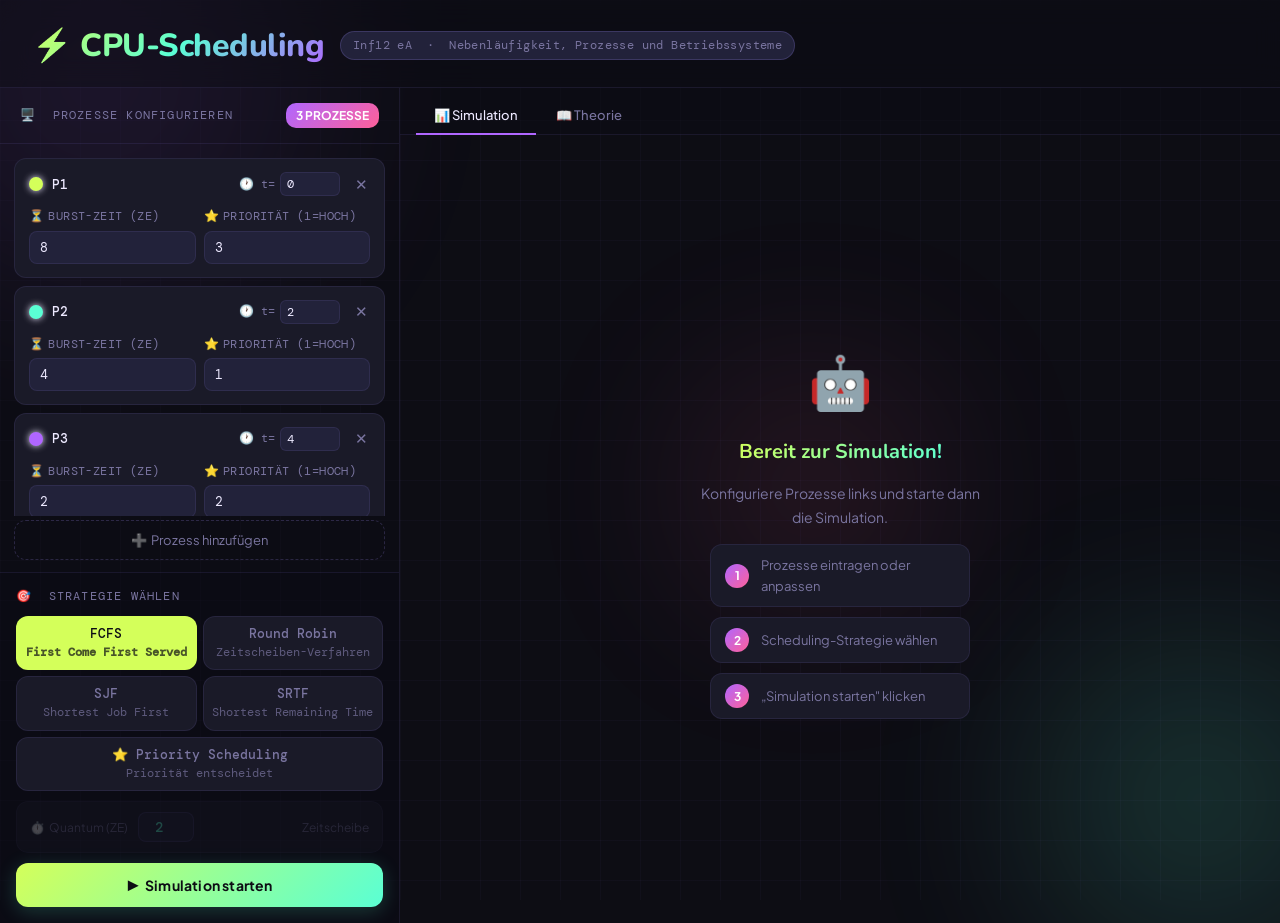
==== commit 66ba4c8f: "Update index.html Set maximum numbers for input fields (arrival: 0-100; burst: 1-50; priority: 1-50;" ====
--- a/inf12-os/index.html
+++ b/inf12-os/index.html
@@ -3,7 +3,7 @@
 <head>
 <meta charset="UTF-8">
 <meta name="viewport" content="width=device-width, initial-scale=1.0">
-<title>CPU-Scheduling – Interaktives Lernwerkzeug</title>
+<title>Inf12 eA Scheduling</title>
 <link rel="preconnect" href="https://fonts.googleapis.com">
 <link rel="preconnect" href="https://fonts.gstatic.com" crossorigin>
 <link href="https://fonts.googleapis.com/css2?family=DM+Mono:wght@400;500&family=Plus+Jakarta+Sans:wght@400;500;600;700&family=Nunito:wght@700;800;900&display=swap" rel="stylesheet">
@@ -140,7 +140,7 @@
   background: var(--surface2); border: 1px solid var(--border);
   border-radius: 6px; color: var(--text);
   font-family: var(--font-mono); font-size: 12px;
-  width: 38px; padding: 3px 6px; outline: none; text-align: center;
+  width: 60px; padding: 3px 6px; outline: none; text-align: left;
   transition: border-color .15s;
 }
 .arrival-input:focus { border-color: var(--cyan); }
@@ -307,13 +307,14 @@
 }
 
 .stats-grid {
-  display: grid; grid-template-columns: repeat(auto-fill, minmax(200px, 1fr));
+  display: grid; grid-template-columns: repeat(auto-fill, minmax(180px, 1fr));
   gap: 10px; margin-bottom: 28px;
 }
 .stat-card {
   background: var(--surface); border: 1px solid var(--border);
   border-radius: var(--r); padding: 14px 16px;
   position: relative; overflow: hidden; transition: border-color .2s;
+  min-width: 180px;
 }
 .stat-card:hover { border-color: var(--border2); }
 .stat-card::after {
@@ -511,7 +512,7 @@
 .comp-table td.td-con { color: var(--pink); }
 
 /* glossary */
-.glossary { display: flex; flex-direction: column; gap: 10px; margin-bottom: 32px; }
+.glossary { display: flex; flex-direction: column; gap: 10px; margin-bottom: 32px; letter-spacing: .5px }
 .gloss-item {
   background: var(--surface); border: 1px solid var(--border);
   border-radius: var(--r); padding: 13px 16px;
@@ -663,7 +664,7 @@
           <p style="font-size:13px;color:var(--muted);line-height:1.7;margin-bottom:4px">
             Jeder Prozess durchläuft während seiner Lebensdauer mehrere Zustände. Das Betriebssystem verwaltet diese Übergänge. Beim Scheduling werden nur <strong style="color:#b066ff">bereite</strong> Prozesse berücksichtigt – <strong style="color:var(--orange)">blockierte</strong> werden übersprungen.
           </p>
-          <svg width="100%" viewBox="0 0 620 230" xmlns="http://www.w3.org/2000/svg" style="margin:18px 0 8px;overflow:visible">
+          <svg width="50%" viewBox="0 0 620 230" xmlns="http://www.w3.org/2000/svg" style="margin:18px 0 8px;overflow:visible; min-width:600px;">
             <defs>
               <marker id="arr" viewBox="0 0 10 10" refX="9" refY="5" markerWidth="7" markerHeight="7" orient="auto-start-reverse">
                 <path d="M1 1L9 5L1 9" fill="none" stroke="currentColor" stroke-width="1.5" stroke-linecap="round" stroke-linejoin="round"/>
@@ -727,56 +728,7 @@
               <div class="fc-desc">Alle Verarbeitungsschritte abgeschlossen. Wartet auf Freigabe der Ressourcen durch das Betriebssystem.</div>
             </div>
           </div>
-        </div>
-
-        <!-- Strategy comparison -->
-        <div class="theory-h2">Schnellvergleich der Strategien</div>
-        <table class="comp-table">
-          <thead><tr>
-            <th>Strategie</th>
-            <th>Art</th>
-            <th>Entscheidungskriterium</th>
-            <th>Stärke</th>
-            <th>Schwäche</th>
-          </tr></thead>
-          <tbody>
-            <tr>
-              <td><span class="ct-name">FCFS</span><span class="ct-full">First Come First Served</span></td>
-              <td><span class="pill pill-np">non-preemptive</span></td>
-              <td style="color:var(--text)">Ankunftsreihenfolge</td>
-              <td class="td-pro">Einfach, kein Overhead</td>
-              <td class="td-con">Konvoi-Effekt, hohe Wartezeiten</td>
-            </tr>
-            <tr>
-              <td><span class="ct-name">Round Robin</span><span class="ct-full">RR</span></td>
-              <td><span class="pill pill-p">preemptive</span></td>
-              <td style="color:var(--text)">Festes Zeitfenster (Quantum)</td>
-              <td class="td-pro">Faire Verteilung, kein Verhungern</td>
-              <td class="td-con">Kontextwechsel-Overhead, Quantum-Wahl kritisch</td>
-            </tr>
-            <tr>
-              <td><span class="ct-name">SJF</span><span class="ct-full">Shortest Job First</span></td>
-              <td><span class="pill pill-np">non-preemptive</span></td>
-              <td style="color:var(--text)">Kürzeste Gesamtlaufzeit</td>
-              <td class="td-pro">Minimale Ø-Wartezeit</td>
-              <td class="td-con">Starvation, Laufzeit oft unbekannt</td>
-            </tr>
-            <tr>
-              <td><span class="ct-name">SRTF</span><span class="ct-full">Shortest Remaining Time First</span></td>
-              <td><span class="pill pill-p">preemptive</span></td>
-              <td style="color:var(--text)">Kürzeste Restlaufzeit</td>
-              <td class="td-pro">Optimal für Ø-Wartezeit</td>
-              <td class="td-con">Hoher Overhead, Restzeit muss bekannt sein</td>
-            </tr>
-            <tr>
-              <td><span class="ct-name">Priority Scheduling</span><span class="ct-full">PS</span></td>
-              <td><span class="pill pill-both">non-p. &amp; p.</span></td>
-              <td style="color:var(--text)">Prioritätswert (1 = höchste)</td>
-              <td class="td-pro">Wichtige Tasks bevorzugbar</td>
-              <td class="td-con">Starvation niedriger Prioritäten (→ Aging)</td>
-            </tr>
-          </tbody>
-        </table>
+        </div>        
 
         <!-- Glossary -->
         <div class="theory-h2">Wichtige Begriffe</div>
@@ -811,11 +763,7 @@
           </div>
           <div class="gloss-item">
             <div class="gloss-term">Starvation</div>
-            <div class="gloss-def"><strong>Verhungern</strong> (Starvation) tritt auf, wenn ein Prozess so lange wartet, dass er nie oder erst sehr spät ausgeführt wird – z. B. weil ständig Prozesse mit höherer Priorität nachkommen.</div>
-          </div>
-          <div class="gloss-item">
-            <div class="gloss-term">Aging</div>
-            <div class="gloss-def">Lösung für das Starvation-Problem: Die <strong>Priorität</strong> eines wartenden Prozesses wird mit der Zeit automatisch erhöht, sodass er irgendwann sicher ausgeführt wird.</div>
+            <div class="gloss-def"><strong>Verhungern</strong> (Starvation) tritt auf, wenn ein Prozess so lange wartet, dass er nie oder erst sehr spät ausgeführt wird.</div>
           </div>
           <div class="gloss-item">
             <div class="gloss-term">Quantum (RR)</div>
@@ -879,7 +827,7 @@
   ps: {
     name: 'Priority Scheduling', emoji: '⭐',
     preemptive: false,
-    desc: 'Jedem Prozess wird eine Priorität zugewiesen (1 = höchste Priorität). Der Prozess mit der höchsten Priorität erhält die CPU. Bei gleicher Priorität entscheidet die Ankunftsreihenfolge (FCFS).',
+    desc: 'Jedem Prozess wird eine Priorität zugewiesen (1 = höchste Priorität). Der Prozess mit der höchsten Priorität erhält die CPU. Bei gleicher Priorität entscheidet die Ankunftsreihenfolge.',
     tip: '💡 <strong>Starvation-Gefahr:</strong> Niedrig priorisierte Prozesse können ewig warten. Lösung: <strong>Aging</strong> – die Priorität steigt automatisch mit der Wartezeit!'
   },
 };
@@ -897,6 +845,11 @@
 }
 
 function addProcess(preset = null) {
+  if (processes.length >= 20) {
+	showToast('Maximal 20 Prozesse erlaubt!');
+	return;
+  }
+  
   const id = nextId++;
   const idx = (id - 1) % COLORS.length;
   const proc = preset
@@ -925,18 +878,18 @@
         <input class="process-name-input" value="${p.name}" onchange="updateProc(${p.id},'name',this.value)">
         <div class="arrival-wrap">
           <span class="arrival-label">🕐 t=</span>
-          <input class="arrival-input" type="number" min="0" max="100" value="${p.arrival}" onchange="updateProc(${p.id},'arrival',+this.value)">
+          <input class="arrival-input" type="number" min="0" max="100" value="${p.arrival}" oninput="this.value = Math.min(100, Math.max(0, this.value))" onchange="updateProc(${p.id},'arrival',+this.value)">
         </div>
         <button class="delete-btn" onclick="removeProcess(${p.id})" title="Entfernen">✕</button>
       </div>
       <div class="fields-grid">
         <div class="field-group">
           <label><span class="lbl-emoji">⏳</span>Burst-Zeit (ZE)</label>
-          <input type="number" min="1" max="50" value="${p.burst}" onchange="updateProc(${p.id},'burst',+this.value)">
+          <input type="number" min="1" max="50" value="${p.burst}" oninput="this.value = Math.min(50, Math.max(1, this.value))" onchange="updateProc(${p.id},'burst',+this.value)">
         </div>
         <div class="field-group">
           <label><span class="lbl-emoji">⭐</span>Priorität (1=hoch)</label>
-          <input type="number" min="1" max="10" value="${p.priority}" onchange="updateProc(${p.id},'priority',+this.value)">
+          <input type="number" min="1" max="50" value="${p.priority}" oninput="this.value = Math.min(50, Math.max(1, this.value))" onchange="updateProc(${p.id},'priority',+this.value)">
         </div>
       </div>
     </div>
@@ -1042,7 +995,7 @@
     p.name = inputs[0].value || p.name;
     p.arrival = +inputs[1].value || 0;
     p.burst = Math.max(1, +inputs[2].value || 1);
-    p.priority = Math.max(1, +inputs[3].value || 1);
+	p.priority = Math.max(1, +inputs[3].value || 1);	
   });
   const quantum = parseInt(document.getElementById('quantum-input').value) || 2;
   const procs = cloneProcs();
@@ -1134,6 +1087,7 @@
           <div class="strat-hero-badges">
             ${preTag}
             ${currentStrategy==='rr' ? `<span class="badge badge-q">⏱ Quantum = ${quantum} ZE</span>` : ''}
+			${currentStrategy==='ps' ? `<span class="badge badge-p">preemptive</span>` : ''}
           </div>
         </div>
       </div>
